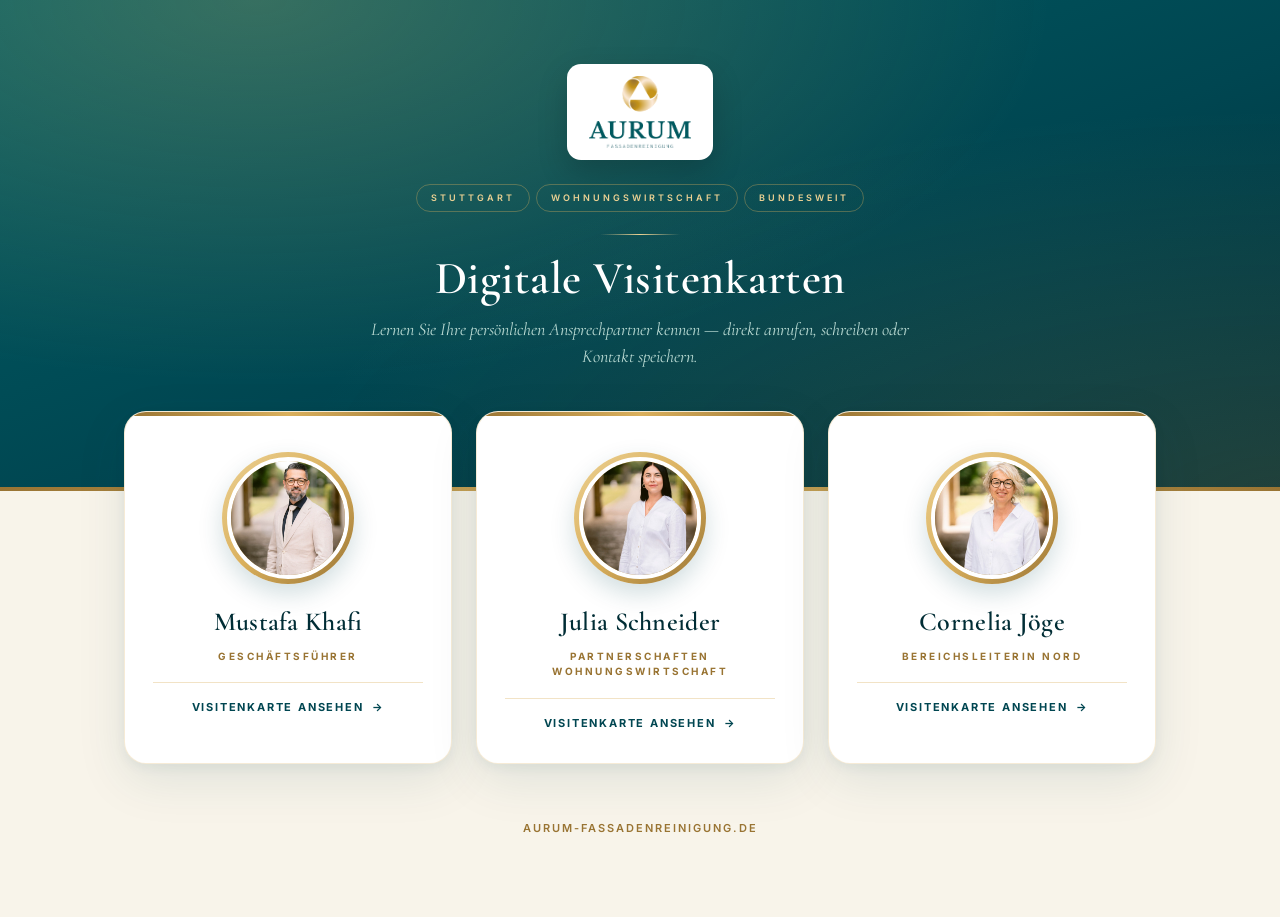
==== index.html @ fe5f20da "Initial commit — digitale Visitenkarten" ====
<!DOCTYPE html>
<html lang="de">
<head>
  <meta charset="UTF-8">
  <meta name="viewport" content="width=device-width, initial-scale=1.0">
  <title>Digitale Visitenkarten · Aurum Fassadenreinigung</title>
  <meta name="theme-color" content="#004651">
  <link rel="preconnect" href="https://fonts.googleapis.com">
  <link rel="preconnect" href="https://fonts.gstatic.com" crossorigin>
  <link href="https://fonts.googleapis.com/css2?family=Cormorant+Garamond:wght@500;600;700&family=Inter:wght@400;500;600;700&display=swap" rel="stylesheet">
  <link rel="stylesheet" href="styles.css">
  <style>
    /* Override flex centering of body for index page */
    html, body { background: var(--aurum-cream-warm); }
    body {
      display: block;
      padding: 0 0 80px;
      align-items: stretch;
    }

    .hero {
      position: relative;
      background:
        radial-gradient(ellipse at 20% 0%, rgba(218, 176, 93, 0.25) 0%, transparent 55%),
        radial-gradient(ellipse at 100% 100%, rgba(218, 176, 93, 0.15) 0%, transparent 55%),
        linear-gradient(160deg, var(--aurum-petrol-light) 0%, var(--aurum-petrol) 55%, var(--aurum-petrol-dark) 100%);
      color: var(--aurum-white);
      padding: 64px 24px 120px;
      text-align: center;
      overflow: hidden;
    }

    /* subtle gold rule above hero bottom */
    .hero::after {
      content: "";
      position: absolute;
      left: 0; right: 0; bottom: 0;
      height: 4px;
      background: linear-gradient(to right, var(--aurum-gold-dark), var(--aurum-gold), var(--aurum-gold-dark));
    }

    .hero__logo {
      display: block;
      margin: 0 auto 18px;
      height: 96px;
      width: auto;
      background: var(--aurum-white);
      padding: 12px 22px;
      border-radius: 14px;
      box-shadow: 0 12px 30px rgba(0, 0, 0, 0.18);
    }

    .hero__rule {
      display: block;
      width: 80px;
      height: 1px;
      background: linear-gradient(to right, transparent, var(--aurum-gold-light), transparent);
      margin: 22px auto 18px;
    }

    .hero h1 {
      font-family: var(--serif);
      font-size: 46px;
      font-weight: 600;
      letter-spacing: 0.5px;
      line-height: 1.1;
      margin-bottom: 12px;
      color: var(--aurum-white);
    }

    .hero__sub {
      font-family: var(--serif);
      font-style: italic;
      font-size: 18px;
      color: var(--aurum-mint);
      max-width: 540px;
      margin: 0 auto;
    }

    .hero__chips {
      display: flex;
      gap: 6px;
      justify-content: center;
      margin-top: 24px;
      flex-wrap: wrap;
    }

    .hero__chip {
      font-size: 9px;
      letter-spacing: 3px;
      text-transform: uppercase;
      color: var(--aurum-gold-light);
      padding: 6px 14px;
      border: 1px solid rgba(218, 176, 93, 0.35);
      border-radius: 999px;
      font-weight: 600;
    }

    .container {
      max-width: 1080px;
      margin: -80px auto 0;
      padding: 0 24px;
      position: relative;
      z-index: 2;
    }

    .grid {
      display: grid;
      grid-template-columns: repeat(auto-fit, minmax(280px, 1fr));
      gap: 24px;
    }

    .tile {
      background: var(--aurum-white);
      border-radius: 22px;
      box-shadow: var(--shadow-medium);
      padding: 40px 28px 30px;
      text-align: center;
      text-decoration: none;
      color: var(--aurum-ink);
      transition: transform 0.25s ease, box-shadow 0.25s ease;
      display: block;
      position: relative;
      border: 1px solid rgba(218, 176, 93, 0.25);
      overflow: hidden;
    }

    .tile::before {
      content: "";
      position: absolute;
      top: 0; left: 0; right: 0;
      height: 4px;
      background: linear-gradient(to right, var(--aurum-gold-dark), var(--aurum-gold), var(--aurum-gold-dark));
    }

    .tile:hover {
      transform: translateY(-6px);
      box-shadow: var(--shadow-strong);
    }

    .tile__photo-wrap {
      width: 132px;
      height: 132px;
      border-radius: 50%;
      margin: 0 auto 18px;
      padding: 5px;
      background: linear-gradient(135deg, var(--aurum-gold-light) 0%, var(--aurum-gold) 50%, var(--aurum-gold-dark) 100%);
      box-shadow: 0 10px 24px rgba(0, 70, 81, 0.18);
    }

    .tile__photo {
      width: 100%;
      height: 100%;
      border-radius: 50%;
      object-fit: cover;
      object-position: 50% 35%;
      display: block;
      border: 4px solid var(--aurum-white);
    }

    .tile h2 {
      font-family: var(--serif);
      font-size: 26px;
      font-weight: 600;
      color: var(--aurum-petrol-dark);
      margin-bottom: 6px;
      letter-spacing: 0.3px;
    }

    .tile__role {
      color: var(--aurum-gold-dark);
      font-size: 10px;
      text-transform: uppercase;
      letter-spacing: 2.5px;
      font-weight: 700;
      margin-bottom: 18px;
    }

    .tile__cta {
      display: inline-flex;
      align-items: center;
      gap: 8px;
      font-size: 11px;
      font-weight: 700;
      color: var(--aurum-petrol);
      text-transform: uppercase;
      letter-spacing: 1.8px;
      padding-top: 16px;
      border-top: 1px solid rgba(218, 176, 93, 0.35);
      width: 100%;
      justify-content: center;
    }

    .tile__cta::after {
      content: "→";
      transition: transform 0.2s ease;
    }

    .tile:hover .tile__cta::after { transform: translateX(4px); }

    .footer-note {
      text-align: center;
      margin-top: 56px;
      color: var(--aurum-grey-light);
      font-size: 11px;
      letter-spacing: 2px;
      text-transform: uppercase;
      font-weight: 600;
    }

    .footer-note a { color: var(--aurum-gold-dark); text-decoration: none; }
    .footer-note a:hover { color: var(--aurum-petrol); }

    @media (max-width: 600px) {
      .hero { padding: 44px 20px 96px; }
      .hero__logo { height: 76px; padding: 10px 16px; }
      .hero h1 { font-size: 34px; }
      .hero__sub { font-size: 16px; }
      .container { margin-top: -64px; padding: 0 16px; }
      .tile { padding: 36px 22px 26px; }
      .tile h2 { font-size: 22px; }
      .grid { gap: 18px; }
    }
  </style>
</head>
<body>
  <header class="hero">
    <img src="images/aurum-logo.png" alt="Aurum Fassadenreinigung" class="hero__logo">
    <div class="hero__chips" aria-hidden="true">
      <span class="hero__chip">Stuttgart</span>
      <span class="hero__chip">Wohnungswirtschaft</span>
      <span class="hero__chip">Bundesweit</span>
    </div>
    <span class="hero__rule" aria-hidden="true"></span>
    <h1>Digitale Visitenkarten</h1>
    <p class="hero__sub">Lernen Sie Ihre persönlichen Ansprechpartner kennen — direkt anrufen, schreiben oder Kontakt speichern.</p>
  </header>

  <div class="container">
    <div class="grid">
      <a class="tile" href="khafi.html">
        <div class="tile__photo-wrap">
          <img src="images/khafi.jpg" alt="Mustafa Khafi" class="tile__photo">
        </div>
        <h2>Mustafa Khafi</h2>
        <p class="tile__role">Geschäftsführer</p>
        <span class="tile__cta">Visitenkarte ansehen</span>
      </a>

      <a class="tile" href="julia.html">
        <div class="tile__photo-wrap">
          <img src="images/julia.jpg" alt="Julia Schneider" class="tile__photo">
        </div>
        <h2>Julia Schneider</h2>
        <p class="tile__role">Partnerschaften Wohnungswirtschaft</p>
        <span class="tile__cta">Visitenkarte ansehen</span>
      </a>

      <a class="tile" href="cornelia.html">
        <div class="tile__photo-wrap">
          <img src="images/cornelia.jpg" alt="Cornelia Jöge" class="tile__photo">
        </div>
        <h2>Cornelia Jöge</h2>
        <p class="tile__role">Bereichsleiterin Nord</p>
        <span class="tile__cta">Visitenkarte ansehen</span>
      </a>
    </div>

    <p class="footer-note">
      <a href="https://www.aurum-fassadenreinigung.de" target="_blank" rel="noopener">aurum-fassadenreinigung.de</a>
    </p>
  </div>
</body>
</html>
---- styles.css ----
/* Aurum Brand Tokens — extrahiert von aurum-fassadenreinigung.de */
:root {
  --aurum-petrol: #004651;          /* Primärfarbe Webseite */
  --aurum-petrol-dark: #002d35;
  --aurum-petrol-light: #005e65;    /* Sekundär Webseite */
  --aurum-mint: #b7d8d1;            /* Hellteal Akzent */
  --aurum-gold: #dab05d;            /* Gold hell */
  --aurum-gold-light: #ecd193;
  --aurum-gold-dark: #997433;       /* Gold dunkel */
  --aurum-cream: #fbfbfb;
  --aurum-cream-warm: #f8f4ea;
  --aurum-cream-dark: #ede8da;
  --aurum-grey: #4a5a5d;
  --aurum-grey-light: #8a979a;
  --aurum-white: #ffffff;
  --aurum-ink: #002025;

  --shadow-soft: 0 4px 20px rgba(0, 70, 81, 0.06), 0 1px 3px rgba(0, 70, 81, 0.04);
  --shadow-medium: 0 16px 50px rgba(0, 70, 81, 0.10), 0 4px 12px rgba(0, 70, 81, 0.06);
  --shadow-strong: 0 30px 80px rgba(0, 70, 81, 0.18), 0 8px 24px rgba(0, 70, 81, 0.10);
  --shadow-gold: 0 6px 20px rgba(218, 176, 93, 0.30);

  --serif: "Cormorant Garamond", "Playfair Display", Georgia, serif;
  --sans: "Inter", -apple-system, BlinkMacSystemFont, "Segoe UI", Roboto, sans-serif;
}

* { box-sizing: border-box; margin: 0; padding: 0; }

html { -webkit-text-size-adjust: 100%; }

body {
  font-family: var(--sans);
  background:
    radial-gradient(ellipse at top, rgba(218, 176, 93, 0.08) 0%, transparent 55%),
    radial-gradient(ellipse at bottom, rgba(0, 70, 81, 0.06) 0%, transparent 55%),
    var(--aurum-cream-warm);
  background-attachment: fixed;
  color: var(--aurum-ink);
  min-height: 100vh;
  display: flex;
  flex-direction: column;
  align-items: center;
  justify-content: center;
  padding: 40px 20px 60px;
  line-height: 1.55;
  -webkit-font-smoothing: antialiased;
  -moz-osx-font-smoothing: grayscale;
  font-feature-settings: "kern" 1, "liga" 1;
}

.topnav {
  width: 100%;
  max-width: 440px;
  margin-bottom: 18px;
  display: flex;
  justify-content: flex-start;
}

.topnav__link {
  display: inline-flex;
  align-items: center;
  gap: 8px;
  padding: 10px 16px;
  background: var(--aurum-white);
  color: var(--aurum-petrol-dark);
  text-decoration: none;
  font-size: 12px;
  font-weight: 600;
  letter-spacing: 1.5px;
  text-transform: uppercase;
  border-radius: 999px;
  border: 1px solid rgba(218, 176, 93, 0.45);
  box-shadow: var(--shadow-soft);
  transition: all 0.2s ease;
}

.topnav__link:hover {
  background: var(--aurum-petrol-dark);
  color: var(--aurum-gold-light);
  border-color: var(--aurum-petrol-dark);
  transform: translateY(-1px);
  box-shadow: var(--shadow-medium);
}

.topnav__link svg {
  width: 14px;
  height: 14px;
}

/* ------- Card ------- */
.card {
  width: 100%;
  max-width: 440px;
  background: var(--aurum-white);
  border-radius: 24px;
  box-shadow: var(--shadow-strong);
  position: relative;
  overflow: visible;
}

/* Subtle outer glow ring */
.card::before {
  content: "";
  position: absolute;
  inset: -1px;
  border-radius: 25px;
  padding: 1px;
  background: linear-gradient(135deg,
    rgba(218, 176, 93, 0.5) 0%,
    rgba(218, 176, 93, 0.05) 25%,
    rgba(0, 70, 81, 0.05) 75%,
    rgba(218, 176, 93, 0.4) 100%);
  -webkit-mask: linear-gradient(#000 0 0) content-box, linear-gradient(#000 0 0);
  -webkit-mask-composite: xor;
  mask-composite: exclude;
  pointer-events: none;
  z-index: 1;
}

.card__inner {
  border-radius: 24px;
  overflow: hidden;
  position: relative;
}

/* ------- Header (light, brand-respectful) ------- */
.card__header {
  position: relative;
  background:
    linear-gradient(180deg, var(--aurum-cream-warm) 0%, var(--aurum-white) 100%);
  padding: 36px 28px 24px;
  text-align: center;
  border-bottom: 1px solid rgba(218, 176, 93, 0.20);
}

.card__logo {
  display: block;
  margin: 0 auto;
  height: 86px;
  width: auto;
}

.card__brandbar {
  display: flex;
  align-items: center;
  justify-content: center;
  gap: 14px;
  margin-top: 16px;
  color: var(--aurum-gold-dark);
}

.card__brandbar::before,
.card__brandbar::after {
  content: "";
  height: 1px;
  width: 36px;
  background: linear-gradient(to right, transparent, var(--aurum-gold), transparent);
}

.card__brandbar-text {
  font-size: 9px;
  letter-spacing: 4px;
  font-weight: 700;
  text-transform: uppercase;
  white-space: nowrap;
}

/* ------- Hero band with photo ------- */
.card__hero {
  position: relative;
  background:
    radial-gradient(ellipse at 50% 0%, rgba(218, 176, 93, 0.18) 0%, transparent 55%),
    linear-gradient(160deg, var(--aurum-petrol-light) 0%, var(--aurum-petrol) 50%, var(--aurum-petrol-dark) 100%);
  height: 90px;
}

.card__photo-wrap {
  position: absolute;
  bottom: -68px;
  left: 50%;
  transform: translateX(-50%);
  width: 144px;
  height: 144px;
  border-radius: 50%;
  padding: 5px;
  background: linear-gradient(135deg,
    var(--aurum-gold-light) 0%,
    var(--aurum-gold) 35%,
    var(--aurum-gold-dark) 100%);
  box-shadow:
    0 0 0 1px rgba(218, 176, 93, 0.30),
    0 16px 36px rgba(0, 45, 53, 0.30);
  z-index: 2;
}

.card__photo {
  width: 100%;
  height: 100%;
  border-radius: 50%;
  object-fit: cover;
  object-position: 50% 35%;
  display: block;
  border: 4px solid var(--aurum-white);
  box-shadow: inset 0 0 0 1px rgba(0, 70, 81, 0.05);
}

/* ------- Body ------- */
.card__body {
  padding: 88px 32px 32px;
  text-align: center;
  background: var(--aurum-white);
}

.card__name {
  font-family: var(--serif);
  font-size: 36px;
  font-weight: 600;
  letter-spacing: 0.3px;
  color: var(--aurum-petrol-dark);
  margin-bottom: 8px;
  line-height: 1.05;
}

.card__role {
  font-size: 10px;
  color: var(--aurum-gold-dark);
  font-weight: 700;
  text-transform: uppercase;
  letter-spacing: 3px;
  margin-bottom: 22px;
}

.card__bio {
  font-family: var(--serif);
  font-size: 17px;
  font-style: italic;
  color: var(--aurum-grey);
  margin: 0 auto 28px;
  max-width: 340px;
  line-height: 1.55;
  font-weight: 500;
  position: relative;
}

.card__bio::before {
  content: "“";
  font-family: var(--serif);
  position: absolute;
  top: -18px;
  left: 50%;
  transform: translateX(-50%);
  font-size: 48px;
  color: var(--aurum-gold);
  line-height: 1;
  font-style: normal;
  opacity: 0.6;
}

.card__socials {
  display: flex;
  justify-content: center;
  gap: 10px;
  margin: -8px 0 8px;
}

.social {
  display: inline-flex;
  align-items: center;
  gap: 8px;
  padding: 8px 14px;
  border-radius: 999px;
  background: var(--aurum-petrol);
  color: var(--aurum-gold-light);
  text-decoration: none;
  font-size: 11px;
  font-weight: 600;
  letter-spacing: 1.5px;
  text-transform: uppercase;
  transition: all 0.2s ease;
  box-shadow: 0 3px 10px rgba(0, 45, 53, 0.2);
}

.social:hover {
  background: var(--aurum-petrol-dark);
  color: var(--aurum-white);
  transform: translateY(-2px);
  box-shadow: 0 6px 16px rgba(0, 45, 53, 0.3);
}

.social svg {
  width: 14px;
  height: 14px;
  fill: currentColor;
}

.card__divider {
  display: flex;
  align-items: center;
  justify-content: center;
  gap: 10px;
  margin: 28px 0 22px;
  color: var(--aurum-gold-dark);
}

.card__divider::before,
.card__divider::after {
  content: "";
  flex: 1;
  height: 1px;
  background: linear-gradient(to right, transparent, rgba(218, 176, 93, 0.5));
  max-width: 90px;
}

.card__divider::after {
  background: linear-gradient(to left, transparent, rgba(218, 176, 93, 0.5));
}

.card__divider-mark {
  font-family: var(--serif);
  font-size: 12px;
  letter-spacing: 5px;
  font-weight: 700;
  text-transform: uppercase;
}

/* ------- Contacts ------- */
.card__contacts {
  display: flex;
  flex-direction: column;
  gap: 8px;
  text-align: left;
}

.contact {
  display: flex;
  align-items: center;
  gap: 14px;
  padding: 13px 16px;
  background: var(--aurum-cream-warm);
  border-radius: 12px;
  text-decoration: none;
  color: var(--aurum-ink);
  transition: all 0.22s cubic-bezier(.2,.8,.2,1);
  border: 1px solid transparent;
}

.contact:hover {
  background: var(--aurum-white);
  border-color: rgba(218, 176, 93, 0.40);
  transform: translateY(-2px);
  box-shadow: var(--shadow-soft);
}

.contact__icon {
  flex-shrink: 0;
  width: 38px;
  height: 38px;
  border-radius: 10px;
  background: linear-gradient(135deg, var(--aurum-petrol-light) 0%, var(--aurum-petrol-dark) 100%);
  color: var(--aurum-gold-light);
  display: flex;
  align-items: center;
  justify-content: center;
  box-shadow: 0 2px 6px rgba(0, 45, 53, 0.25);
}

.contact__icon svg {
  width: 17px;
  height: 17px;
  stroke-width: 2;
}

.contact__label {
  font-size: 9px;
  text-transform: uppercase;
  letter-spacing: 2.2px;
  color: var(--aurum-grey-light);
  display: block;
  margin-bottom: 3px;
  font-weight: 700;
}

.contact__value {
  font-size: 14.5px;
  font-weight: 500;
  color: var(--aurum-petrol-dark);
  letter-spacing: 0.1px;
  word-break: break-word;
}

/* ------- Buttons ------- */
.card__actions {
  margin-top: 24px;
  display: flex;
  gap: 10px;
}

.btn {
  flex: 1;
  display: inline-flex;
  align-items: center;
  justify-content: center;
  gap: 8px;
  padding: 14px 18px;
  border-radius: 12px;
  font-size: 11px;
  font-weight: 700;
  text-decoration: none;
  border: none;
  cursor: pointer;
  letter-spacing: 1.8px;
  text-transform: uppercase;
  transition: all 0.22s cubic-bezier(.2,.8,.2,1);
}

.btn--primary {
  background: linear-gradient(135deg, var(--aurum-petrol-light) 0%, var(--aurum-petrol-dark) 100%);
  color: var(--aurum-gold-light);
  box-shadow: 0 4px 14px rgba(0, 45, 53, 0.25);
}

.btn--primary:hover {
  transform: translateY(-2px);
  box-shadow: 0 10px 24px rgba(0, 45, 53, 0.35), var(--shadow-gold);
  color: var(--aurum-white);
}

.btn--secondary {
  background: var(--aurum-white);
  color: var(--aurum-petrol-dark);
  border: 1.5px solid var(--aurum-petrol-dark);
}

.btn--secondary:hover {
  background: var(--aurum-petrol-dark);
  color: var(--aurum-gold-light);
  transform: translateY(-2px);
}

/* ------- Footer ------- */
.card__footer {
  text-align: center;
  font-size: 10px;
  color: var(--aurum-grey-light);
  letter-spacing: 2.5px;
  text-transform: uppercase;
  padding: 18px 20px;
  background: var(--aurum-cream-warm);
  border-top: 1px solid rgba(218, 176, 93, 0.25);
  font-weight: 700;
}

.card__footer a {
  color: var(--aurum-gold-dark);
  text-decoration: none;
}

.card__footer a:hover { color: var(--aurum-petrol); }

/* ------- Responsive ------- */
@media (max-width: 480px) {
  body { padding: 20px 12px; }
  .card { border-radius: 20px; }
  .card__inner { border-radius: 20px; }
  .card__name { font-size: 30px; }
  .card__bio { font-size: 16px; max-width: none; }
  .card__logo { height: 72px; }
  .card__photo-wrap { width: 130px; height: 130px; bottom: -62px; padding: 4px; }
  .card__body { padding: 80px 20px 24px; }
  .card__header { padding: 28px 20px 20px; }
  .card__brandbar { gap: 8px; }
  .card__brandbar::before,
  .card__brandbar::after { width: 18px; }
  .card__brandbar-text { font-size: 8px; letter-spacing: 2px; }
  .contact { padding: 12px 14px; gap: 12px; }
  .contact__icon { width: 36px; height: 36px; }
  .contact__value { font-size: 13.5px; }
  .btn { padding: 13px 14px; font-size: 10.5px; letter-spacing: 1.4px; }
  .card__divider::before,
  .card__divider::after { max-width: 60px; }
  .card__footer { font-size: 9px; letter-spacing: 1.8px; padding: 16px; }
}

@media (max-width: 360px) {
  .card__name { font-size: 26px; }
  .card__brandbar-text { letter-spacing: 1.5px; }
  .contact__value { font-size: 13px; }
  .btn { font-size: 10px; padding: 12px 10px; }
}

/* ------- Print ------- */
@media print {
  body { background: white; padding: 0; }
  .card { box-shadow: none; border: 1px solid #ddd; }
  .card__actions { display: none; }
}
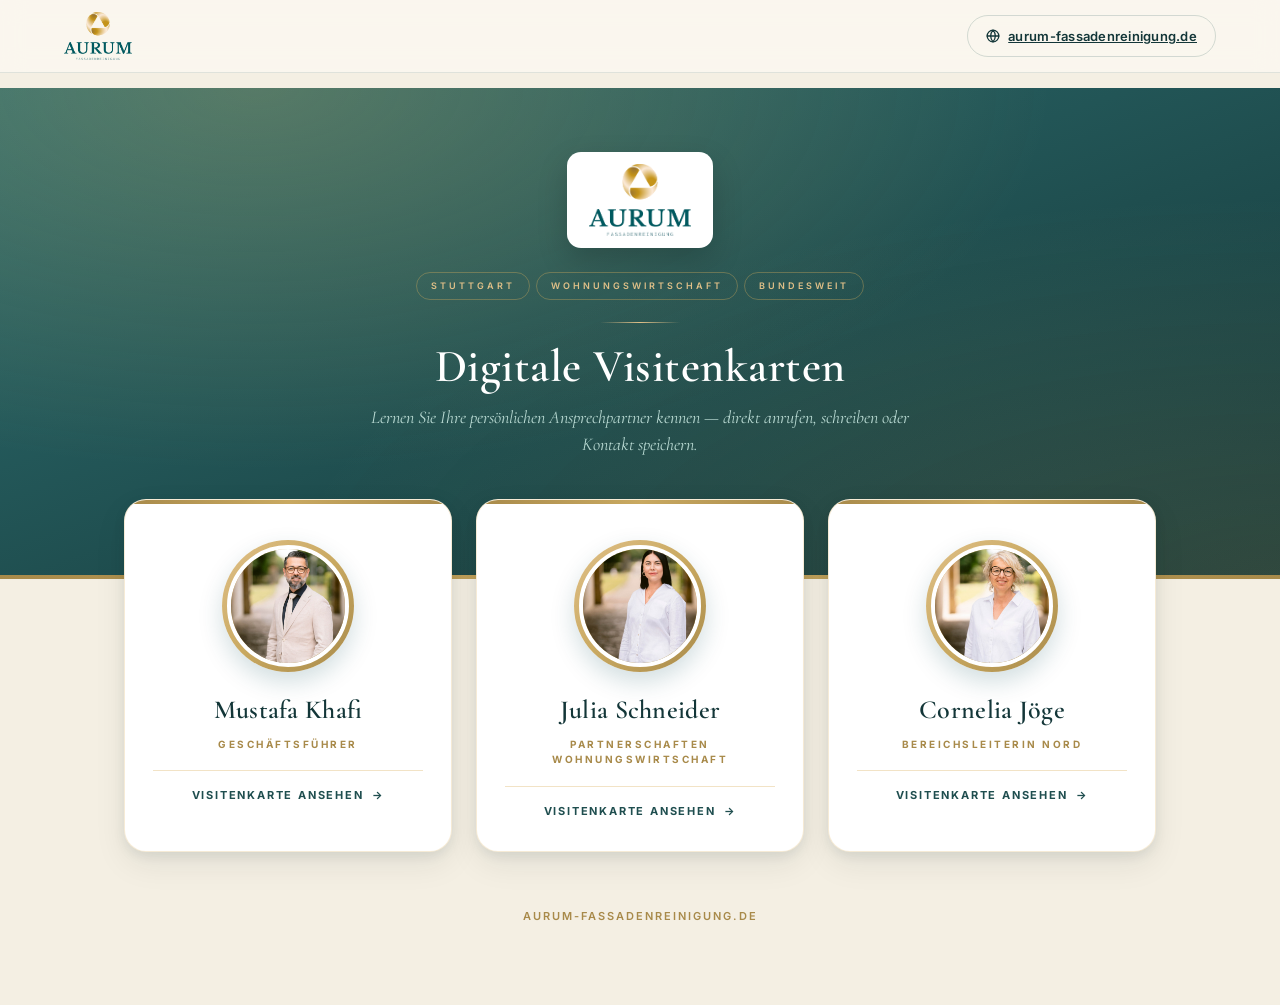
==== commit 68400d32: "Design-Tokens und Header synchron mit Aurum Messe-Landingpage" ====
--- a/index.html
+++ b/index.html
@@ -14,8 +14,11 @@
     html, body { background: var(--aurum-cream-warm); }
     body {
       display: block;
-      padding: 0 0 80px;
+      padding: 88px 0 80px;
       align-items: stretch;
+    }
+    @media (max-width: 480px) {
+      body { padding-top: 76px; }
     }
 
     .hero {
@@ -224,6 +227,20 @@
   </style>
 </head>
 <body>
+  <header class="site-header">
+    <div class="site-header__inner">
+      <a class="site-header__logo" href="index.html" aria-label="Aurum Visitenkarten">
+        <img src="images/aurum-logo.png" alt="Aurum Fassadenreinigung">
+      </a>
+      <nav class="site-header__nav" aria-label="Hauptnavigation">
+        <a class="site-header__link" href="https://www.aurum-fassadenreinigung.de" target="_blank" rel="noopener">
+          <svg viewBox="0 0 24 24" fill="none" stroke="currentColor" stroke-width="2.2" stroke-linecap="round" stroke-linejoin="round" aria-hidden="true"><circle cx="12" cy="12" r="10"/><line x1="2" y1="12" x2="22" y2="12"/><path d="M12 2a15.3 15.3 0 0 1 4 10 15.3 15.3 0 0 1-4 10 15.3 15.3 0 0 1-4-10 15.3 15.3 0 0 1 4-10z"/></svg>
+          <span>aurum-fassadenreinigung.de</span>
+        </a>
+      </nav>
+    </div>
+  </header>
+
   <header class="hero">
     <img src="images/aurum-logo.png" alt="Aurum Fassadenreinigung" class="hero__logo">
     <div class="hero__chips" aria-hidden="true">
--- a/styles.css
+++ b/styles.css
@@ -1,24 +1,27 @@
 /* Aurum Brand Tokens — extrahiert von aurum-fassadenreinigung.de */
 :root {
-  --aurum-petrol: #004651;          /* Primärfarbe Webseite */
-  --aurum-petrol-dark: #002d35;
-  --aurum-petrol-light: #005e65;    /* Sekundär Webseite */
-  --aurum-mint: #b7d8d1;            /* Hellteal Akzent */
-  --aurum-gold: #dab05d;            /* Gold hell */
-  --aurum-gold-light: #ecd193;
-  --aurum-gold-dark: #997433;       /* Gold dunkel */
-  --aurum-cream: #fbfbfb;
-  --aurum-cream-warm: #f8f4ea;
+  --aurum-petrol-light: #2D6E70;
+  --aurum-petrol: #1F4E4F;          /* Primary — synchron mit Messe-LP */
+  --aurum-petrol-dark: #133638;
+  --aurum-mint: #B7D8D1;
+  --aurum-gold-light: #E0C088;
+  --aurum-gold: #C9A961;             /* Gold — synchron mit Messe-LP */
+  --aurum-gold-dark: #A88A4A;
+  --aurum-gold-deep: #8B7038;
+  --aurum-cream: #FAF7F0;
+  --aurum-cream-warm: #F4EFE3;
   --aurum-cream-dark: #ede8da;
-  --aurum-grey: #4a5a5d;
-  --aurum-grey-light: #8a979a;
-  --aurum-white: #ffffff;
-  --aurum-ink: #002025;
-
-  --shadow-soft: 0 4px 20px rgba(0, 70, 81, 0.06), 0 1px 3px rgba(0, 70, 81, 0.04);
-  --shadow-medium: 0 16px 50px rgba(0, 70, 81, 0.10), 0 4px 12px rgba(0, 70, 81, 0.06);
-  --shadow-strong: 0 30px 80px rgba(0, 70, 81, 0.18), 0 8px 24px rgba(0, 70, 81, 0.10);
-  --shadow-gold: 0 6px 20px rgba(218, 176, 93, 0.30);
+  --aurum-grey: #5A5A5A;
+  --aurum-grey-light: #8A8A8A;
+  --aurum-white: #FFFFFF;
+  --aurum-ink: #1A1A1A;
+  --aurum-petrol-ink: #0B2425;
+  --aurum-line: rgba(31, 78, 79, 0.12);
+
+  --shadow-soft: 0 1px 2px rgba(11, 36, 37, 0.06), 0 2px 8px rgba(11, 36, 37, 0.04);
+  --shadow-medium: 0 4px 12px rgba(11, 36, 37, 0.08), 0 12px 32px rgba(11, 36, 37, 0.08);
+  --shadow-strong: 0 12px 32px rgba(11, 36, 37, 0.12), 0 32px 80px rgba(11, 36, 37, 0.16);
+  --shadow-gold: 0 6px 20px rgba(201, 169, 97, 0.30);
 
   --serif: "Cormorant Garamond", "Playfair Display", Georgia, serif;
   --sans: "Inter", -apple-system, BlinkMacSystemFont, "Segoe UI", Roboto, sans-serif;
@@ -48,44 +51,102 @@
   font-feature-settings: "kern" 1, "liga" 1;
 }
 
-.topnav {
-  width: 100%;
-  max-width: 440px;
-  margin-bottom: 18px;
-  display: flex;
-  justify-content: flex-start;
-}
-
-.topnav__link {
+/* Sticky Site-Header — synchron mit Aurum Messe-Landingpage */
+.site-header {
+  position: fixed;
+  top: 0;
+  left: 0;
+  right: 0;
+  z-index: 50;
+  padding-top: env(safe-area-inset-top, 0px);
+  background: rgba(250, 247, 240, 0.94);
+  backdrop-filter: saturate(180%) blur(12px);
+  -webkit-backdrop-filter: saturate(180%) blur(12px);
+  border-bottom: 1px solid var(--aurum-line);
+}
+
+.site-header__inner {
+  max-width: 1200px;
+  margin: 0 auto;
+  padding: 12px 24px;
+  display: flex;
+  align-items: center;
+  justify-content: space-between;
+  gap: 16px;
+}
+
+.site-header__logo {
+  display: flex;
+  align-items: center;
+}
+
+.site-header__logo img {
+  height: 48px;
+  width: auto;
+  display: block;
+}
+
+.site-header__nav {
+  display: flex;
+  align-items: center;
+  gap: 10px;
+}
+
+.site-header__link {
   display: inline-flex;
   align-items: center;
   gap: 8px;
-  padding: 10px 16px;
-  background: var(--aurum-white);
+  padding: 10px 18px;
+  border-radius: 999px;
+  font-size: 13px;
+  font-weight: 600;
+  letter-spacing: 0.02em;
   color: var(--aurum-petrol-dark);
-  text-decoration: none;
-  font-size: 12px;
-  font-weight: 600;
-  letter-spacing: 1.5px;
-  text-transform: uppercase;
-  border-radius: 999px;
-  border: 1px solid rgba(218, 176, 93, 0.45);
-  box-shadow: var(--shadow-soft);
-  transition: all 0.2s ease;
-}
-
-.topnav__link:hover {
-  background: var(--aurum-petrol-dark);
-  color: var(--aurum-gold-light);
-  border-color: var(--aurum-petrol-dark);
-  transform: translateY(-1px);
-  box-shadow: var(--shadow-medium);
-}
-
-.topnav__link svg {
+  border: 1.5px solid rgba(31, 78, 79, 0.18);
+  background: transparent;
+  transition: background 0.2s ease, color 0.2s ease, border-color 0.2s ease;
+  white-space: nowrap;
+}
+
+.site-header__link:hover {
+  background: var(--aurum-petrol);
+  color: var(--aurum-cream);
+  border-color: var(--aurum-petrol);
+}
+
+.site-header__link--primary {
+  background: linear-gradient(135deg, var(--aurum-gold-light) 0%, var(--aurum-gold) 50%, var(--aurum-gold-dark) 100%);
+  color: var(--aurum-petrol-ink);
+  border-color: transparent;
+  box-shadow: 0 4px 14px rgba(168, 138, 74, 0.30), inset 0 1px 0 rgba(255, 255, 255, 0.4);
+}
+
+.site-header__link--primary:hover {
+  background: linear-gradient(135deg, var(--aurum-gold) 0%, var(--aurum-gold-dark) 50%, var(--aurum-gold-deep) 100%);
+  color: var(--aurum-petrol-ink);
+  border-color: transparent;
+}
+
+.site-header__link svg {
   width: 14px;
   height: 14px;
 }
+
+@media (max-width: 480px) {
+  .site-header__inner { padding: 10px 16px; gap: 10px; }
+  .site-header__logo img { height: 40px; }
+  .site-header__link { padding: 8px 14px; font-size: 12px; }
+  .site-header__link span:not(.icon) { display: none; }
+  .site-header__link--full span { display: inline; }
+}
+
+/* Body padding so content doesn't sit behind sticky header */
+body { padding-top: 88px; }
+@media (max-width: 480px) { body { padding-top: 76px; } }
+
+/* Legacy topnav fallback — wird auf Karten nicht mehr genutzt, aber Klassen
+   vorhanden lassen um alte Bookmarks nicht zu brechen */
+.topnav { display: none; }
 
 /* ------- Card ------- */
 .card {
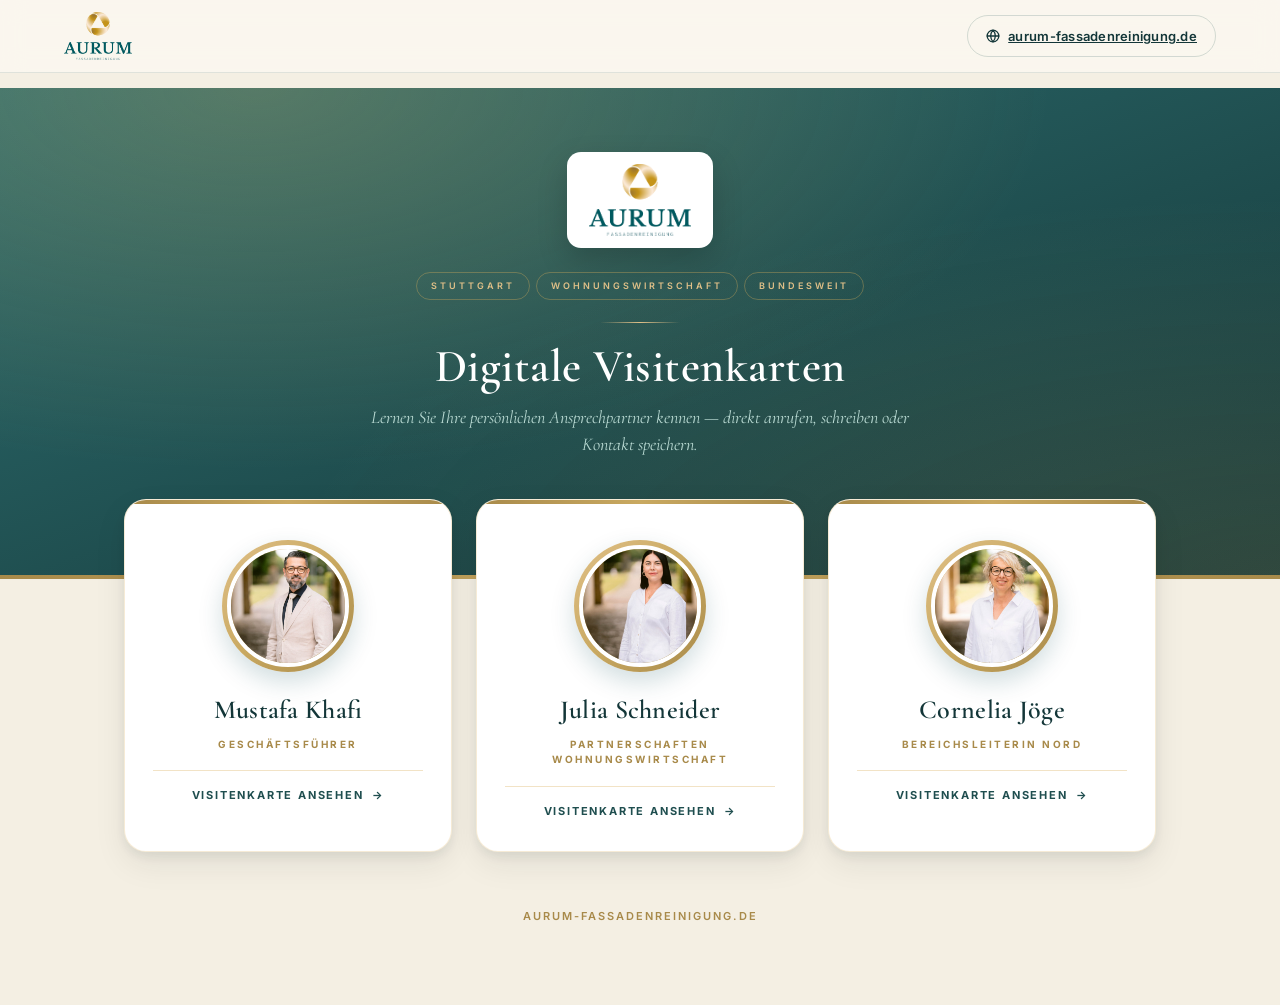
==== commit 76c116d3: "Premium Lade- und Scroll-Animationen" ====
--- a/index.html
+++ b/index.html
@@ -1,5 +1,5 @@
 <!DOCTYPE html>
-<html lang="de">
+<html lang="de" class="no-js">
 <head>
   <meta charset="UTF-8">
   <meta name="viewport" content="width=device-width, initial-scale=1.0">
@@ -287,5 +287,6 @@
       <a href="https://www.aurum-fassadenreinigung.de" target="_blank" rel="noopener">aurum-fassadenreinigung.de</a>
     </p>
   </div>
+  <script src="script.js" defer></script>
 </body>
 </html>
--- a/styles.css
+++ b/styles.css
@@ -555,3 +555,144 @@
   .card { box-shadow: none; border: 1px solid #ddd; }
   .card__actions { display: none; }
 }
+
+/* =================================================================
+   Animationen — Premium Aurum Feel
+   ================================================================= */
+
+@keyframes au-slide-down {
+  from { opacity: 0; transform: translate3d(0, -16px, 0); }
+  to   { opacity: 1; transform: none; }
+}
+
+@keyframes au-fade-up {
+  from { opacity: 0; transform: translate3d(0, 28px, 0); }
+  to   { opacity: 1; transform: none; }
+}
+
+@keyframes au-fade-in {
+  from { opacity: 0; }
+  to   { opacity: 1; }
+}
+
+@keyframes au-card-reveal {
+  from { opacity: 0; transform: translate3d(0, 32px, 0) scale(0.97); }
+  to   { opacity: 1; transform: none; }
+}
+
+@keyframes au-photo-pop {
+  0%   { opacity: 0; transform: translateX(-50%) scale(0.65); }
+  55%  { opacity: 1; transform: translateX(-50%) scale(1.06); }
+  100% { opacity: 1; transform: translateX(-50%) scale(1); }
+}
+
+@keyframes au-rule-grow {
+  from { transform: scaleX(0); }
+  to   { transform: scaleX(1); }
+}
+
+@keyframes au-shimmer {
+  0%   { transform: translateX(-100%); }
+  100% { transform: translateX(120%); }
+}
+
+/* --- Site header slides down --- */
+.site-header {
+  animation: au-slide-down 0.55s cubic-bezier(.22,1,.36,1) both;
+}
+
+/* --- Card-Container: ganzes Card fadet hoch --- */
+.card {
+  animation: au-card-reveal 0.7s cubic-bezier(.22,1,.36,1) 0.1s both;
+  will-change: transform, opacity;
+}
+
+/* Innerhalb der Karte: gestaffelte Bewegungen */
+.card__logo      { animation: au-fade-up 0.55s cubic-bezier(.22,1,.36,1) 0.55s both; }
+.card__brandbar  { animation: au-fade-in 0.5s  ease-out 0.75s both; }
+.card__photo-wrap{ animation: au-photo-pop 0.85s cubic-bezier(.34,1.56,.64,1) 0.65s both;
+                   transform-origin: 50% 50%; }
+.card__name      { animation: au-fade-up 0.55s cubic-bezier(.22,1,.36,1) 0.95s both; }
+.card__role      { animation: au-fade-up 0.55s cubic-bezier(.22,1,.36,1) 1.05s both; }
+.card__bio       { animation: au-fade-up 0.6s  cubic-bezier(.22,1,.36,1) 1.15s both; }
+.card__socials   { animation: au-fade-up 0.5s  ease-out 1.30s both; }
+.card__divider   { animation: au-fade-in 0.5s  ease-out 1.40s both; }
+.card__contacts .contact:nth-child(1) { animation: au-fade-up 0.5s cubic-bezier(.22,1,.36,1) 1.45s both; }
+.card__contacts .contact:nth-child(2) { animation: au-fade-up 0.5s cubic-bezier(.22,1,.36,1) 1.55s both; }
+.card__contacts .contact:nth-child(3) { animation: au-fade-up 0.5s cubic-bezier(.22,1,.36,1) 1.65s both; }
+.card__contacts .contact:nth-child(4) { animation: au-fade-up 0.5s cubic-bezier(.22,1,.36,1) 1.75s both; }
+.card__actions   { animation: au-fade-up 0.5s ease-out 1.85s both; }
+.card__footer    { animation: au-fade-in 0.5s ease-out 1.95s both; }
+
+/* Goldene Linie unter dem Namen wächst rein */
+.card__name + .card__role { position: relative; }
+.card__body { position: relative; }
+
+/* Hover-Mikro-Interaktion: Foto leicht zoomt */
+.card__photo-wrap { transition: transform 0.45s cubic-bezier(.22,1,.36,1); }
+.card:hover .card__photo-wrap { transform: translateX(-50%) scale(1.03); }
+
+/* Hover: Kontakt-Icons leuchten subtil */
+.contact__icon { transition: transform 0.3s cubic-bezier(.22,1,.36,1), box-shadow 0.3s ease; }
+.contact:hover .contact__icon {
+  transform: scale(1.06) rotate(-2deg);
+  box-shadow: 0 4px 16px rgba(11, 36, 37, 0.35);
+}
+
+/* Hover: LinkedIn-Pill und Kontakt speichern bekommen Shimmer */
+.social, .btn--primary { position: relative; overflow: hidden; }
+.social::after, .btn--primary::after {
+  content: "";
+  position: absolute;
+  top: 0; left: 0;
+  width: 40%;
+  height: 100%;
+  background: linear-gradient(
+    90deg, transparent 0%,
+    rgba(255, 255, 255, 0.35) 50%,
+    transparent 100%
+  );
+  transform: translateX(-100%);
+  pointer-events: none;
+}
+.social:hover::after, .btn--primary:hover::after {
+  animation: au-shimmer 0.9s ease-out;
+}
+
+/* Übersichts-Tiles (index.html) — Scroll-Reveal */
+.tile {
+  opacity: 0;
+  transform: translate3d(0, 32px, 0);
+  transition: opacity 0.7s cubic-bezier(.22,1,.36,1),
+              transform 0.7s cubic-bezier(.22,1,.36,1),
+              box-shadow 0.25s ease;
+}
+.tile.is-revealed {
+  opacity: 1;
+  transform: none;
+}
+/* Ohne JS: Tiles sofort sichtbar */
+.no-js .tile { opacity: 1; transform: none; }
+
+/* Tile photo zoom on hover */
+.tile__photo { transition: transform 0.5s cubic-bezier(.22,1,.36,1); }
+.tile:hover .tile__photo { transform: scale(1.06); }
+
+/* Hero-Headline fadet in (Übersichtsseite) */
+.hero__logo  { animation: au-fade-up 0.7s cubic-bezier(.22,1,.36,1) 0.35s both; }
+.hero__chips { animation: au-fade-up 0.6s cubic-bezier(.22,1,.36,1) 0.55s both; }
+.hero__rule  { animation: au-fade-in 0.5s ease-out 0.75s both;
+               transform-origin: center;
+               animation-name: au-rule-grow, au-fade-in; }
+.hero h1     { animation: au-fade-up 0.7s cubic-bezier(.22,1,.36,1) 0.75s both; }
+.hero__sub   { animation: au-fade-up 0.6s cubic-bezier(.22,1,.36,1) 0.95s both; }
+
+/* Reduced motion respect */
+@media (prefers-reduced-motion: reduce) {
+  *, *::before, *::after {
+    animation-duration: 0.01ms !important;
+    animation-delay: 0ms !important;
+    transition-duration: 0.01ms !important;
+  }
+  .tile { opacity: 1; transform: none; }
+}
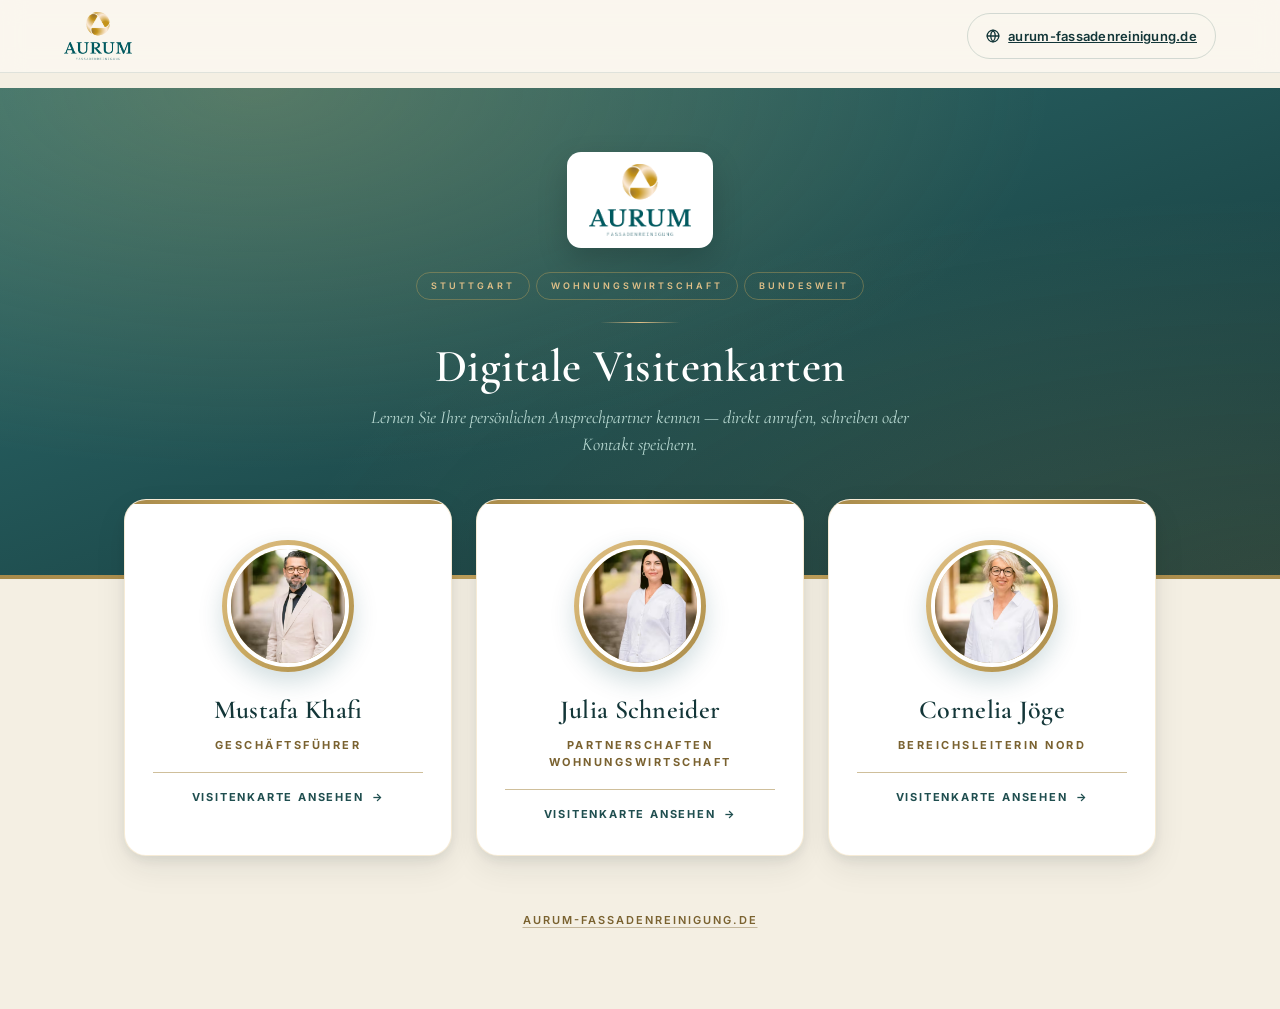
==== commit d05ecc2f: "Premium-Polish + WCAG-Fixes + Modern-CSS für Visitenkarten" ====
--- a/index.html
+++ b/index.html
@@ -171,8 +171,8 @@
     }
 
     .tile__role {
-      color: var(--aurum-gold-dark);
-      font-size: 10px;
+      color: var(--aurum-gold-text);
+      font-size: 11px;
       text-transform: uppercase;
       letter-spacing: 2.5px;
       font-weight: 700;
@@ -189,7 +189,7 @@
       text-transform: uppercase;
       letter-spacing: 1.8px;
       padding-top: 16px;
-      border-top: 1px solid rgba(218, 176, 93, 0.35);
+      border-top: 1px solid rgba(168, 138, 74, 0.55);
       width: 100%;
       justify-content: center;
     }
@@ -211,7 +211,7 @@
       font-weight: 600;
     }
 
-    .footer-note a { color: var(--aurum-gold-dark); text-decoration: none; }
+    .footer-note a { color: var(--aurum-gold-text); text-decoration: underline; text-decoration-color: rgba(122,98,48,0.40); text-underline-offset: 3px; }
     .footer-note a:hover { color: var(--aurum-petrol); }
 
     @media (max-width: 600px) {
@@ -227,6 +227,7 @@
   </style>
 </head>
 <body>
+  <a class="skip-link" href="#main">Zum Inhalt springen</a>
   <header class="site-header">
     <div class="site-header__inner">
       <a class="site-header__logo" href="index.html" aria-label="Aurum Visitenkarten">
@@ -253,31 +254,43 @@
     <p class="hero__sub">Lernen Sie Ihre persönlichen Ansprechpartner kennen — direkt anrufen, schreiben oder Kontakt speichern.</p>
   </header>
 
-  <div class="container">
+  <div class="container" id="main">
     <div class="grid">
       <a class="tile" href="khafi.html">
-        <div class="tile__photo-wrap">
-          <img src="images/khafi.jpg" alt="Mustafa Khafi" class="tile__photo">
+        <div class="tile__photo-wrap photo-vt" style="view-transition-name: photo-khafi">
+          <picture>
+            <source type="image/avif" srcset="images/khafi-400.avif 400w, images/khafi-600.avif 600w" sizes="132px">
+            <source type="image/webp" srcset="images/khafi-400.webp 400w, images/khafi-600.webp 600w" sizes="132px">
+            <img src="images/khafi.jpg" alt="Porträt von Mustafa Khafi, Geschäftsführer" class="tile__photo" width="132" height="132">
+          </picture>
         </div>
-        <h2>Mustafa Khafi</h2>
+        <h2 style="view-transition-name: name-khafi">Mustafa Khafi</h2>
         <p class="tile__role">Geschäftsführer</p>
         <span class="tile__cta">Visitenkarte ansehen</span>
       </a>
 
       <a class="tile" href="julia.html">
-        <div class="tile__photo-wrap">
-          <img src="images/julia.jpg" alt="Julia Schneider" class="tile__photo">
+        <div class="tile__photo-wrap photo-vt" style="view-transition-name: photo-julia">
+          <picture>
+            <source type="image/avif" srcset="images/julia-400.avif 400w, images/julia-600.avif 600w" sizes="132px">
+            <source type="image/webp" srcset="images/julia-400.webp 400w, images/julia-600.webp 600w" sizes="132px">
+            <img src="images/julia.jpg" alt="Porträt von Julia Schneider, Expertin für Partnerschaften" class="tile__photo" width="132" height="132">
+          </picture>
         </div>
-        <h2>Julia Schneider</h2>
+        <h2 style="view-transition-name: name-julia">Julia Schneider</h2>
         <p class="tile__role">Partnerschaften Wohnungswirtschaft</p>
         <span class="tile__cta">Visitenkarte ansehen</span>
       </a>
 
       <a class="tile" href="cornelia.html">
-        <div class="tile__photo-wrap">
-          <img src="images/cornelia.jpg" alt="Cornelia Jöge" class="tile__photo">
+        <div class="tile__photo-wrap photo-vt" style="view-transition-name: photo-cornelia">
+          <picture>
+            <source type="image/avif" srcset="images/cornelia-400.avif 400w, images/cornelia-600.avif 600w" sizes="132px">
+            <source type="image/webp" srcset="images/cornelia-400.webp 400w, images/cornelia-600.webp 600w" sizes="132px">
+            <img src="images/cornelia.jpg" alt="Porträt von Cornelia Jöge, Bereichsleiterin Nord" class="tile__photo" width="132" height="132">
+          </picture>
         </div>
-        <h2>Cornelia Jöge</h2>
+        <h2 style="view-transition-name: name-cornelia">Cornelia Jöge</h2>
         <p class="tile__role">Bereichsleiterin Nord</p>
         <span class="tile__cta">Visitenkarte ansehen</span>
       </a>
--- a/styles.css
+++ b/styles.css
@@ -8,6 +8,7 @@
   --aurum-gold: #C9A961;             /* Gold — synchron mit Messe-LP */
   --aurum-gold-dark: #A88A4A;
   --aurum-gold-deep: #8B7038;
+  --aurum-gold-text: #7A6230;     /* AA-konform für Text auf Cream/Weiss (5+ : 1) */
   --aurum-cream: #FAF7F0;
   --aurum-cream-warm: #F4EFE3;
   --aurum-cream-dark: #ede8da;
@@ -96,7 +97,8 @@
   display: inline-flex;
   align-items: center;
   gap: 8px;
-  padding: 10px 18px;
+  min-height: 44px;
+  padding: 12px 18px;
   border-radius: 999px;
   font-size: 13px;
   font-weight: 600;
@@ -284,7 +286,7 @@
 
 .card__role {
   font-size: 10px;
-  color: var(--aurum-gold-dark);
+  color: var(--aurum-gold-text);
   font-weight: 700;
   text-transform: uppercase;
   letter-spacing: 3px;
@@ -498,6 +500,60 @@
   transform: translateY(-2px);
 }
 
+/* ------- QR-Code zum Teilen ------- */
+.card__qr {
+  margin: 28px 0 4px;
+  padding-top: 26px;
+  border-top: 1px solid rgba(218, 176, 93, 0.25);
+  text-align: center;
+}
+
+.card__qr-label {
+  font-size: 10px;
+  text-transform: uppercase;
+  letter-spacing: 3px;
+  color: var(--aurum-gold-dark);
+  font-weight: 700;
+  margin-bottom: 14px;
+}
+
+.card__qr-frame {
+  display: inline-block;
+  padding: 14px;
+  background: var(--aurum-white);
+  border-radius: 16px;
+  border: 1px solid rgba(218, 176, 93, 0.35);
+  box-shadow: var(--shadow-soft);
+  transition: transform 0.3s cubic-bezier(.22,1,.36,1), box-shadow 0.3s ease;
+}
+
+.card__qr-frame:hover {
+  transform: translateY(-2px) scale(1.02);
+  box-shadow: var(--shadow-medium);
+}
+
+.card__qr-img {
+  width: 168px;
+  height: 168px;
+  display: block;
+  border-radius: 6px;
+}
+
+.card__qr-hint {
+  font-family: var(--serif);
+  font-style: italic;
+  font-size: 14px;
+  color: var(--aurum-grey);
+  max-width: 280px;
+  margin: 14px auto 0;
+  line-height: 1.5;
+}
+
+@media (max-width: 480px) {
+  .card__qr-img { width: 152px; height: 152px; }
+  .card__qr-hint { font-size: 13px; }
+}
+
 /* ------- Footer ------- */
 .card__footer {
   text-align: center;
@@ -512,8 +568,10 @@
 }
 
 .card__footer a {
-  color: var(--aurum-gold-dark);
-  text-decoration: none;
+  color: var(--aurum-gold-text);
+  text-decoration: underline;
+  text-decoration-color: rgba(122, 98, 48, 0.40);
+  text-underline-offset: 3px;
 }
 
 .card__footer a:hover { color: var(--aurum-petrol); }
@@ -622,7 +680,8 @@
 .card__contacts .contact:nth-child(3) { animation: au-fade-up 0.5s cubic-bezier(.22,1,.36,1) 1.65s both; }
 .card__contacts .contact:nth-child(4) { animation: au-fade-up 0.5s cubic-bezier(.22,1,.36,1) 1.75s both; }
 .card__actions   { animation: au-fade-up 0.5s ease-out 1.85s both; }
-.card__footer    { animation: au-fade-in 0.5s ease-out 1.95s both; }
+.card__qr        { animation: au-fade-up 0.6s cubic-bezier(.22,1,.36,1) 1.95s both; }
+.card__footer    { animation: au-fade-in 0.5s ease-out 2.10s both; }
 
 /* Goldene Linie unter dem Namen wächst rein */
 .card__name + .card__role { position: relative; }
@@ -687,6 +746,55 @@
 .hero h1     { animation: au-fade-up 0.7s cubic-bezier(.22,1,.36,1) 0.75s both; }
 .hero__sub   { animation: au-fade-up 0.6s cubic-bezier(.22,1,.36,1) 0.95s both; }
 
+/* =================================================================
+   Accessibility — sichtbarer Tastatur-Focus + Skip-Link
+   ================================================================= */
+
+:focus { outline: none; }
+
+:focus-visible {
+  outline: 3px solid var(--aurum-gold);
+  outline-offset: 3px;
+  border-radius: inherit;
+}
+
+.btn:focus-visible,
+.social:focus-visible,
+.contact:focus-visible,
+.site-header__link:focus-visible {
+  outline-color: var(--aurum-gold);
+  outline-offset: 4px;
+}
+
+.tile:focus-visible {
+  outline-color: var(--aurum-petrol);
+  outline-offset: 6px;
+}
+
+/* Skip-Link — nur sichtbar bei Tastatur-Fokus */
+.skip-link {
+  position: absolute;
+  top: -100px;
+  left: 50%;
+  transform: translateX(-50%);
+  padding: 12px 24px;
+  background: var(--aurum-petrol-dark);
+  color: var(--aurum-gold-light);
+  text-decoration: none;
+  font-weight: 600;
+  font-size: 14px;
+  letter-spacing: 0.5px;
+  border-radius: 0 0 12px 12px;
+  z-index: 100;
+  transition: top 0.2s cubic-bezier(.22,1,.36,1);
+}
+
+.skip-link:focus {
+  top: 0;
+  outline: 3px solid var(--aurum-gold);
+  outline-offset: 2px;
+}
+
 /* Reduced motion respect */
 @media (prefers-reduced-motion: reduce) {
   *, *::before, *::after {
@@ -696,3 +804,196 @@
   }
   .tile { opacity: 1; transform: none; }
 }
+
+/* =================================================================
+   Modern CSS Upgrades — graceful degradation
+   ================================================================= */
+
+/* --- View Transitions: cross-document navigation animation --- */
+@view-transition { navigation: auto; }
+
+/* Persistente Elemente über Seiten hinweg */
+.site-header { view-transition-name: site-header; }
+.site-header__logo img { view-transition-name: brand-mark; }
+.skip-link { view-transition-name: skip-link; }
+
+/* Standard-Easing für VT-Pseudo-Elements */
+::view-transition-old(root),
+::view-transition-new(root) {
+  animation-duration: 0.45s;
+  animation-timing-function: cubic-bezier(.22,1,.36,1);
+}
+
+::view-transition-old(brand-mark),
+::view-transition-new(brand-mark) {
+  animation-duration: 0.5s;
+  animation-timing-function: cubic-bezier(.22,1,.36,1);
+}
+
+/* Photo-Morph zwischen Tile (Übersicht) und Card (Einzelseite) */
+@supports (view-transition-name: photo) {
+  ::view-transition-group(.photo-vt) {
+    animation-duration: 0.6s;
+    animation-timing-function: cubic-bezier(.34,1.2,.64,1);
+  }
+}
+
+/* --- Scroll-Driven Animations: replace IO-Observer for Tile-Reveals --- */
+@supports (animation-timeline: view()) {
+  .tile {
+    /* CSS macht die Reveal-Animation selbst, kein JS nötig */
+    opacity: 1;
+    transform: none;
+    animation: au-tile-reveal linear both;
+    animation-timeline: view();
+    animation-range: entry 5% cover 25%;
+  }
+  /* JS-Klasse interferiert nicht — gleicher Endzustand */
+  .tile.is-revealed { opacity: 1; transform: none; }
+}
+
+@keyframes au-tile-reveal {
+  from { opacity: 0; transform: translate3d(0, 36px, 0); }
+  to   { opacity: 1; transform: none; }
+}
+
+/* --- color-mix() für sauberere Hover-States --- */
+@supports (background: color-mix(in oklab, white, black)) {
+  .contact:hover {
+    background: color-mix(in oklab, var(--aurum-white) 92%, var(--aurum-gold));
+    border-color: color-mix(in oklab, var(--aurum-gold) 50%, transparent);
+  }
+  .social:hover {
+    background: color-mix(in oklab, var(--aurum-petrol-dark) 90%, var(--aurum-gold-light));
+  }
+  .site-header__link:hover {
+    background: color-mix(in oklab, var(--aurum-petrol) 95%, var(--aurum-gold) 5%);
+  }
+}
+
+/* --- :has() für State-aware Styling --- */
+/* Cards mit LinkedIn-Section bekommen extra Atmung */
+.card__body:has(.card__socials) .card__bio {
+  margin-bottom: 16px;
+}
+
+/* Skip-Link aktiv → kein Header-Scroll-Hint */
+body:has(.skip-link:focus-visible) .site-header {
+  border-bottom-color: var(--aurum-gold);
+}
+
+/* --- @starting-style für sanfte Erst-Erscheinungen --- */
+@supports (transition-behavior: allow-discrete) {
+  .skip-link {
+    transition: top 0.3s cubic-bezier(.22,1,.36,1), background 0.2s;
+  }
+}
+
+/* --- Container Queries für die Karte (statt fixer Breakpoints) --- */
+.card { container: card / inline-size; }
+
+@container card (width < 380px) {
+  .contact__value { font-size: 13px; }
+  .card__name { font-size: 28px; }
+}
+
+/* =================================================================
+   Premium Polish — Editorial / Old-World craftsmanship
+   ================================================================= */
+
+/* 1. Cormorant fein-tunen */
+body {
+  font-feature-settings: "kern" 1, "liga" 1, "calt" 1;
+  text-rendering: optimizeLegibility;
+}
+.card__name {
+  font-feature-settings: "kern" 1, "liga" 1, "dlig" 1, "salt" 1;
+  font-variant-ligatures: discretionary-ligatures contextual;
+  letter-spacing: -0.005em;
+  text-wrap: balance;
+}
+.card__bio {
+  font-feature-settings: "kern" 1, "liga" 1;
+  text-wrap: pretty;
+  hyphens: auto;
+  -webkit-hyphens: auto;
+}
+
+/* 2. Atmospheric Grain auf der Petrol-Hero-Band */
+.card__hero { position: relative; }
+.card__hero::after {
+  content: "";
+  position: absolute;
+  inset: 0;
+  background-image: url("data:image/svg+xml;utf8,<svg viewBox='0 0 200 200' xmlns='http://www.w3.org/2000/svg'><filter id='n'><feTurbulence type='fractalNoise' baseFrequency='0.9' numOctaves='3'/><feColorMatrix values='0 0 0 0 0  0 0 0 0 0  0 0 0 0 0  0 0 0 0.06 0'/></filter><rect width='100%25' height='100%25' filter='url(%23n)'/></svg>");
+  mix-blend-mode: overlay;
+  pointer-events: none;
+  opacity: 0.5;
+}
+
+/* 3. Optisch-skaliertes Letter-Spacing */
+.card__role         { letter-spacing: 0.18em; }
+.card__brandbar-text{ letter-spacing: 0.32em; }
+.contact__label     { letter-spacing: 0.22em; }
+.card__qr-label     { letter-spacing: 0.30em; }
+.btn                { letter-spacing: 0.14em; }
+.card__footer       { letter-spacing: 0.22em; }
+
+/* 4. Aurum-Ornament — Goldpunkt-Siegel zwischen den Linien */
+.card__divider {
+  position: relative;
+  margin: 30px 0 22px;
+  height: 14px;
+}
+.card__divider::before,
+.card__divider::after {
+  content: "";
+  position: absolute;
+  top: 50%;
+  width: calc(50% - 22px);
+  height: 1px;
+  background: linear-gradient(to right, transparent, var(--aurum-gold) 80%);
+  max-width: 90px;
+}
+.card__divider::before { left: 0; }
+.card__divider::after  { right: 0; transform: scaleX(-1); }
+.card__divider-mark {
+  position: absolute;
+  left: 50%;
+  top: 50%;
+  transform: translate(-50%, -50%);
+  width: 14px;
+  height: 14px;
+  background: radial-gradient(circle, var(--aurum-gold-light) 0%, var(--aurum-gold) 55%, var(--aurum-gold-deep) 100%);
+  border-radius: 50%;
+  font-size: 0;
+  box-shadow:
+    0 0 0 3px var(--aurum-white),
+    0 0 0 4px rgba(201, 169, 97, 0.4),
+    0 1px 2px rgba(11, 36, 37, 0.2);
+}
+
+/* 5. Selection + animierter Photo-Ring */
+::selection { background: var(--aurum-gold); color: var(--aurum-petrol-ink); text-shadow: none; }
+::-moz-selection { background: var(--aurum-gold); color: var(--aurum-petrol-ink); }
+
+@property --au-ring-angle {
+  syntax: "<angle>";
+  inherits: false;
+  initial-value: 135deg;
+}
+@supports (background: conic-gradient(from 0deg, red, blue)) {
+  .card__photo-wrap {
+    background: conic-gradient(
+      from var(--au-ring-angle),
+      var(--aurum-gold-light) 0deg,
+      var(--aurum-gold) 110deg,
+      var(--aurum-gold-deep) 220deg,
+      var(--aurum-gold) 320deg,
+      var(--aurum-gold-light) 360deg
+    );
+    transition: --au-ring-angle 1.4s cubic-bezier(.22,1,.36,1),
+                transform 0.45s cubic-bezier(.22,1,.36,1);
+  }
+  .card:hover .card__photo-wrap { --au-ring-angle: 495deg; }
+}
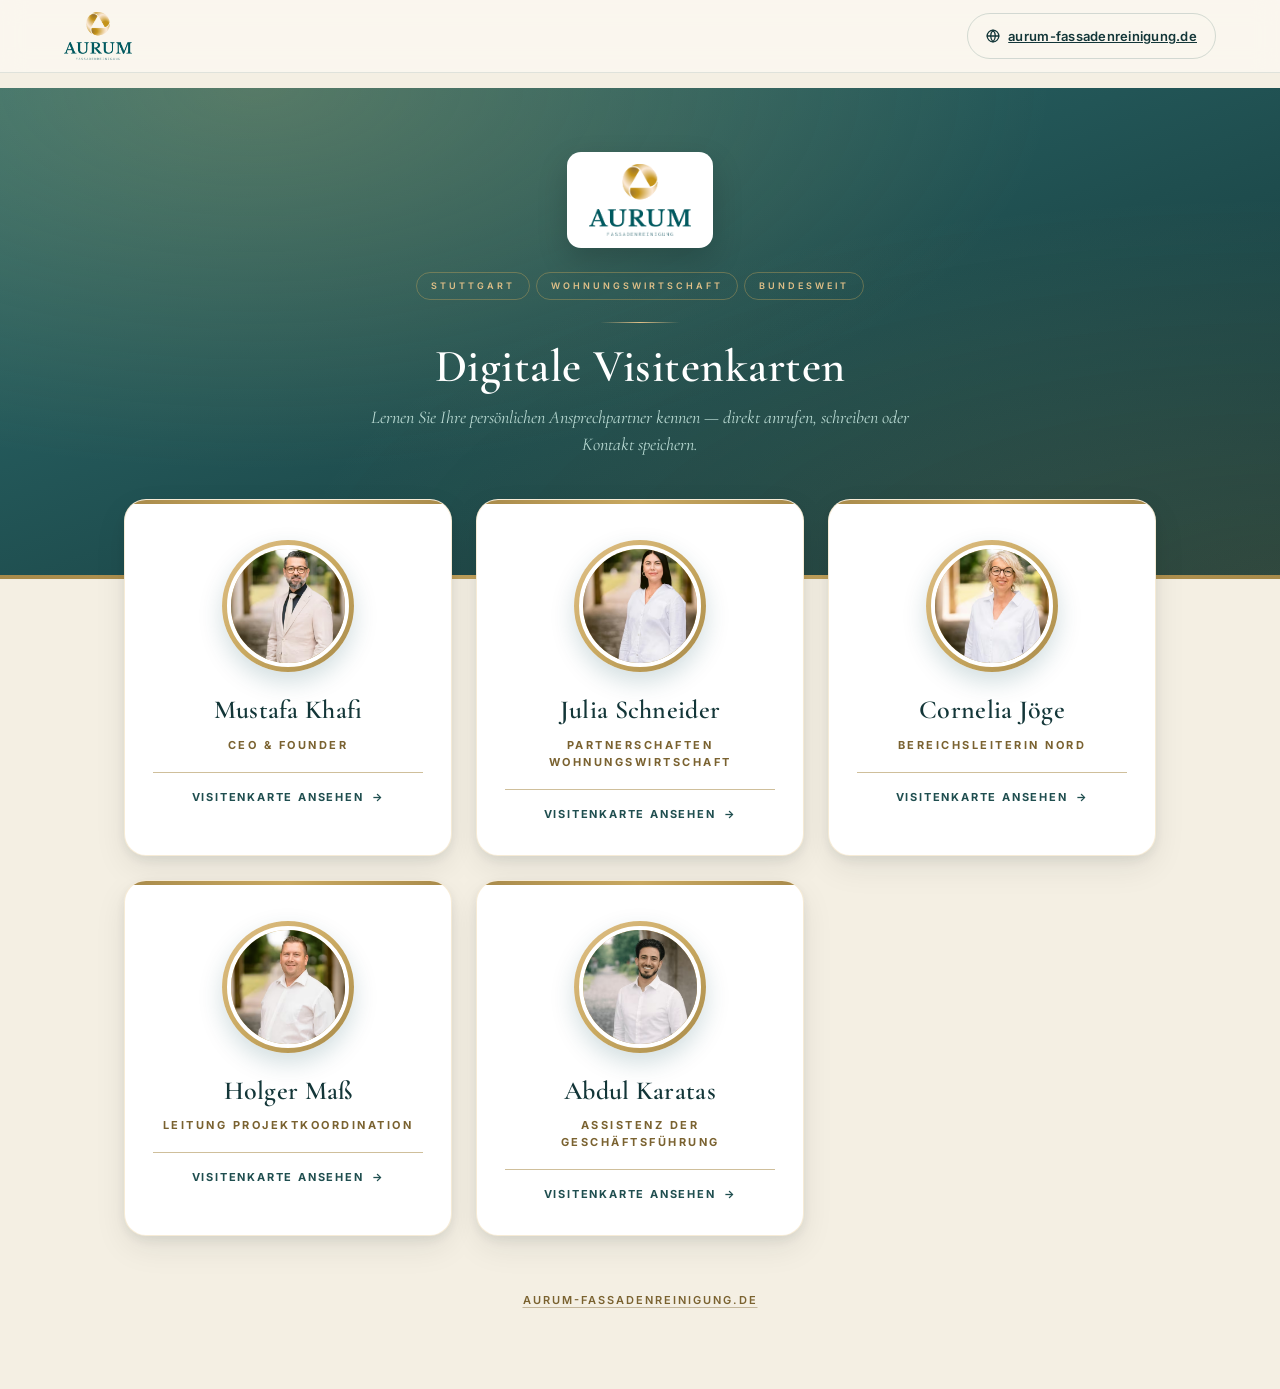
==== commit 189233e1: "Holger Maß + Abdul Karatas Visitenkarten + Mustafa als CEO & Founder" ====
--- a/index.html
+++ b/index.html
@@ -261,11 +261,11 @@
           <picture>
             <source type="image/avif" srcset="images/khafi-400.avif 400w, images/khafi-600.avif 600w" sizes="132px">
             <source type="image/webp" srcset="images/khafi-400.webp 400w, images/khafi-600.webp 600w" sizes="132px">
-            <img src="images/khafi.jpg" alt="Porträt von Mustafa Khafi, Geschäftsführer" class="tile__photo" width="132" height="132">
+            <img src="images/khafi.jpg" alt="Porträt von Mustafa Khafi, CEO und Founder" class="tile__photo" width="132" height="132">
           </picture>
         </div>
         <h2 style="view-transition-name: name-khafi">Mustafa Khafi</h2>
-        <p class="tile__role">Geschäftsführer</p>
+        <p class="tile__role">CEO &amp; Founder</p>
         <span class="tile__cta">Visitenkarte ansehen</span>
       </a>
 
@@ -292,6 +292,32 @@
         </div>
         <h2 style="view-transition-name: name-cornelia">Cornelia Jöge</h2>
         <p class="tile__role">Bereichsleiterin Nord</p>
+        <span class="tile__cta">Visitenkarte ansehen</span>
+      </a>
+
+      <a class="tile" href="holger.html">
+        <div class="tile__photo-wrap photo-vt" style="view-transition-name: photo-holger">
+          <picture>
+            <source type="image/avif" srcset="images/holger-400.avif 400w, images/holger-600.avif 600w" sizes="132px">
+            <source type="image/webp" srcset="images/holger-400.webp 400w, images/holger-600.webp 600w" sizes="132px">
+            <img src="images/holger.jpg" alt="Porträt von Holger Maß, Leitung Projektkoordination" class="tile__photo" width="132" height="132">
+          </picture>
+        </div>
+        <h2 style="view-transition-name: name-holger">Holger Maß</h2>
+        <p class="tile__role">Leitung Projektkoordination</p>
+        <span class="tile__cta">Visitenkarte ansehen</span>
+      </a>
+
+      <a class="tile" href="abdul.html">
+        <div class="tile__photo-wrap photo-vt" style="view-transition-name: photo-abdul">
+          <picture>
+            <source type="image/avif" srcset="images/abdul-400.avif 400w, images/abdul-600.avif 600w" sizes="132px">
+            <source type="image/webp" srcset="images/abdul-400.webp 400w, images/abdul-600.webp 600w" sizes="132px">
+            <img src="images/abdul.jpg" alt="Porträt von Abdul Karatas, Assistenz der Geschäftsführung" class="tile__photo" width="132" height="132">
+          </picture>
+        </div>
+        <h2 style="view-transition-name: name-abdul">Abdul Karatas</h2>
+        <p class="tile__role">Assistenz der Geschäftsführung</p>
         <span class="tile__cta">Visitenkarte ansehen</span>
       </a>
     </div>
